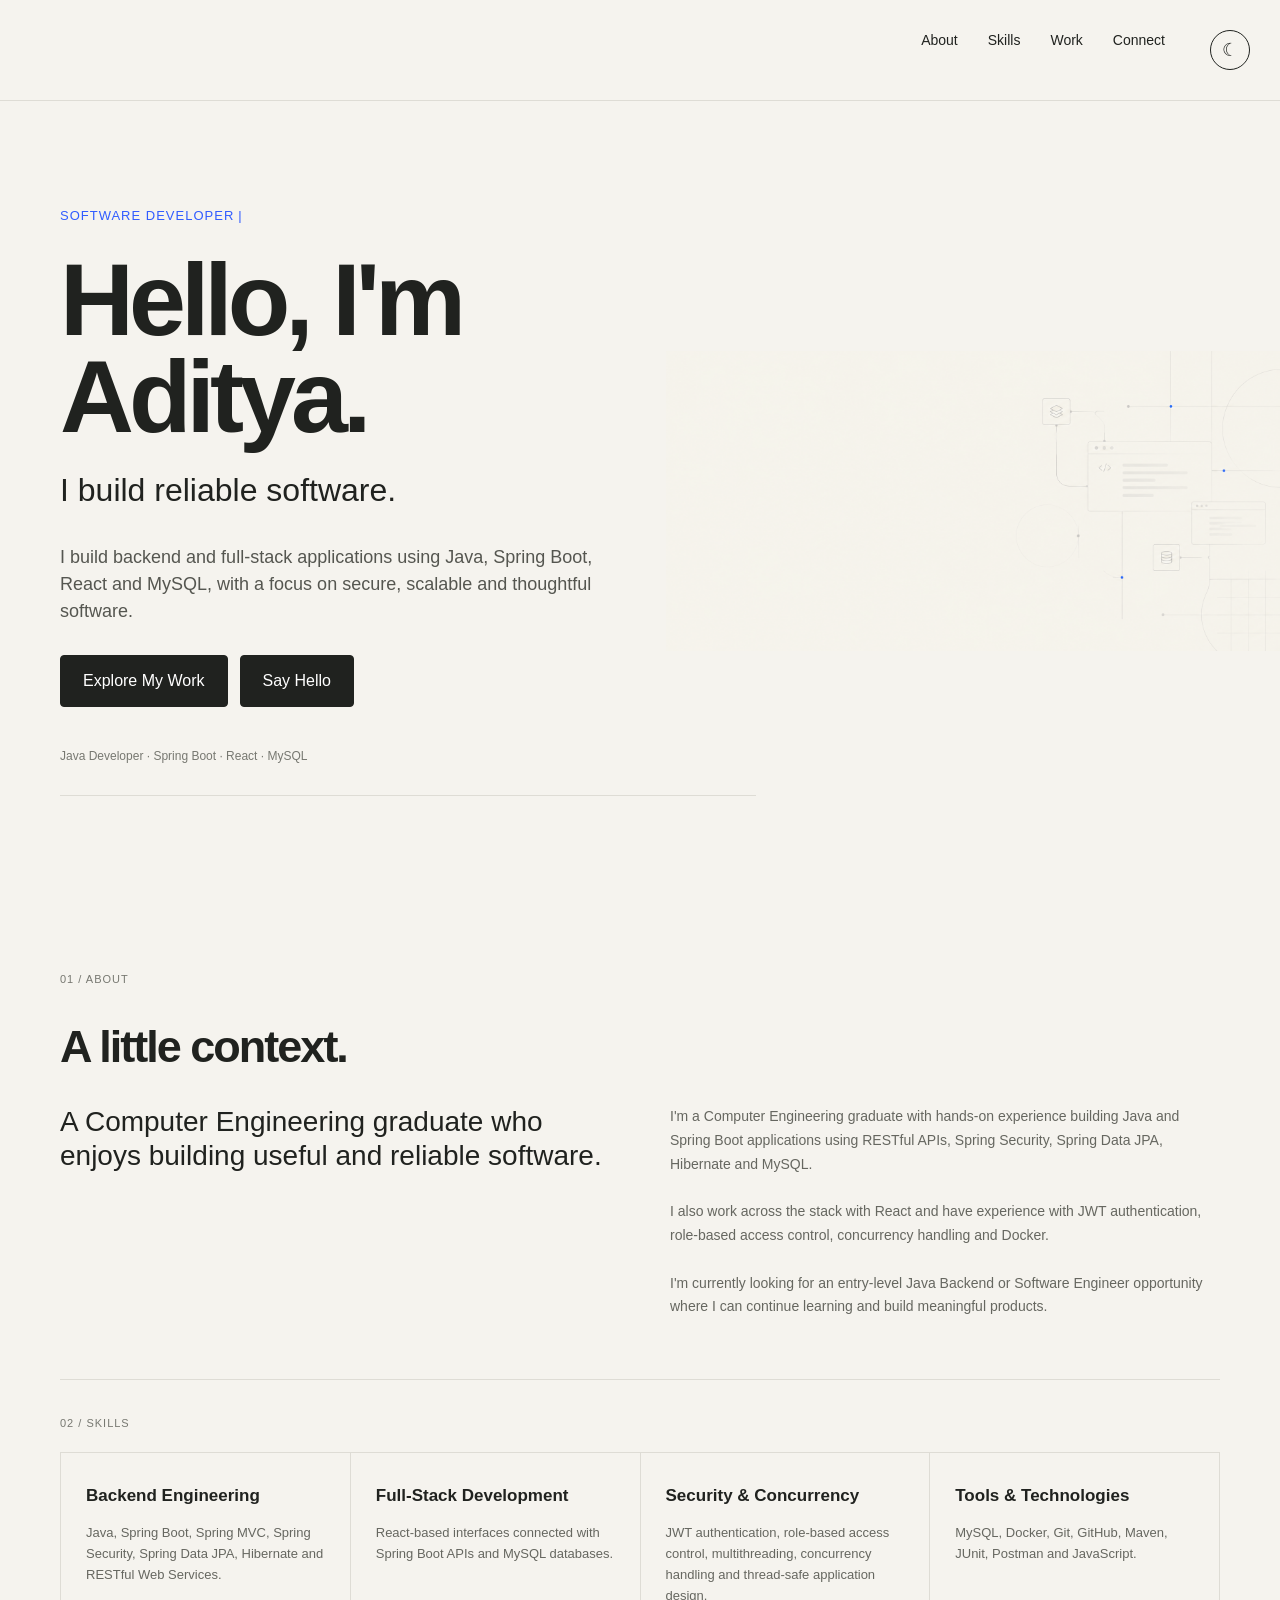
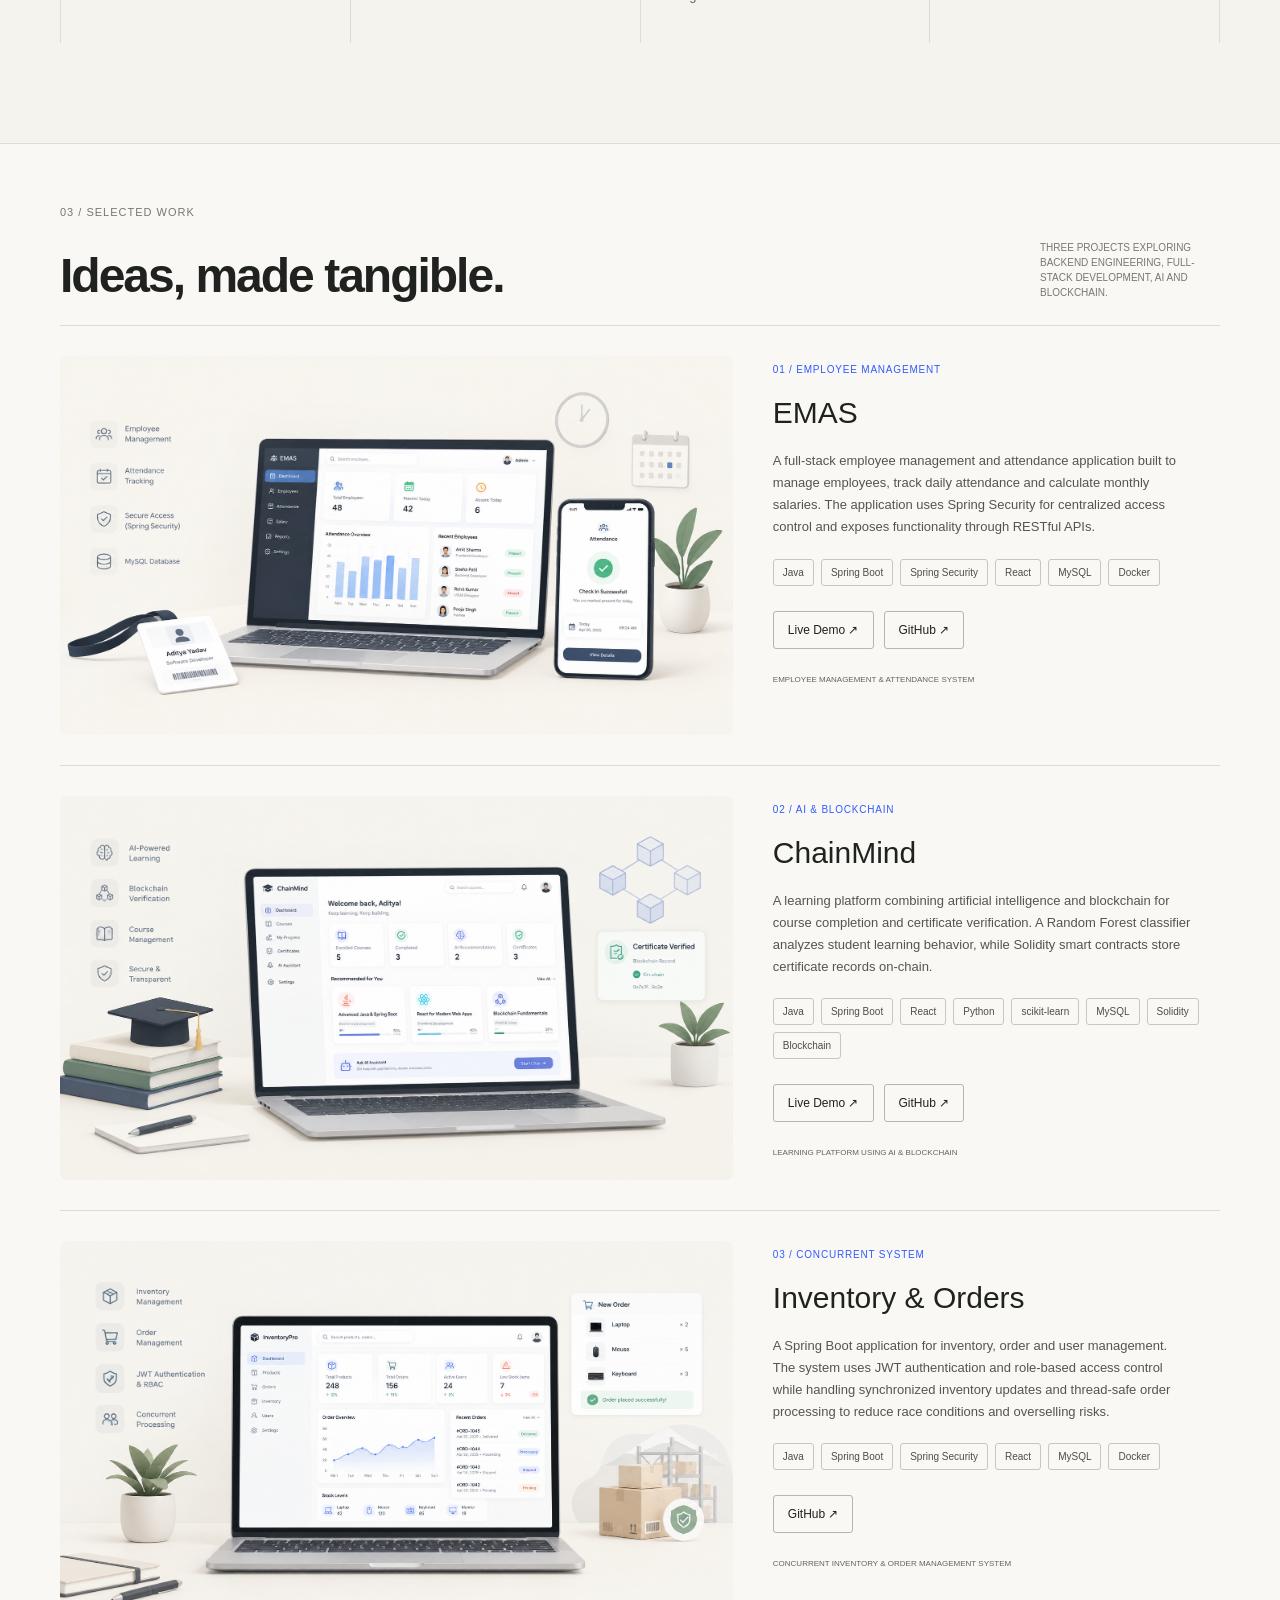
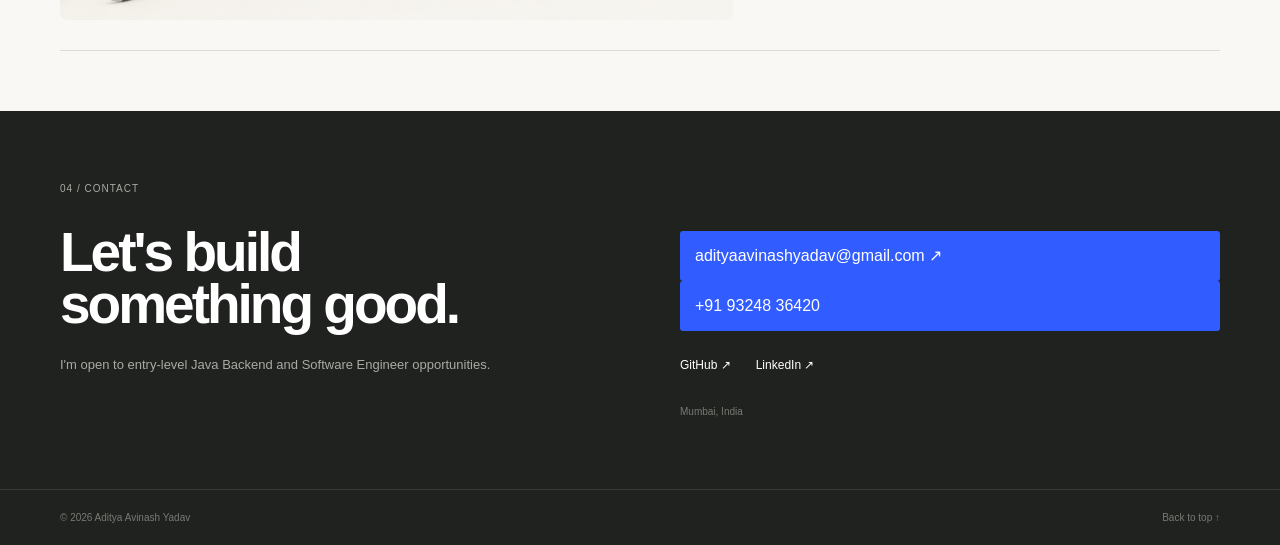
==== index.html @ cce60f7c "vk-portfolio" ====
<!DOCTYPE html>
<html lang="en">

<head>
    <meta charset="UTF-8">
    <meta name="viewport" content="width=device-width, initial-scale=1.0">

    <title>Aditya Avinash Yadav | Java Developer</title>

    <link rel="stylesheet" href="style.css">
</head>

<body>


<!-- =========================
     NAVBAR
========================= -->

<section class="navbar">

    <nav data-target="about">About</nav>

    <nav data-target="skills">Skills</nav>

    <nav data-target="work">Work</nav>

    <nav data-target="contact">Connect</nav>

    <button id="theme-toggle" aria-label="Toggle dark mode">
        ☾
    </button>

</section>


<!-- =========================
     HERO
========================= -->

<section class="hero">

    <div class="hero-content">

        <p class="role">
            Java Developer
        </p>

        <section class="hero-text">

            <h1>
                Hello, I'm Aditya.
            </h1>

            <h2>
                I build reliable software.
            </h2>

        </section>

        <p class="description">
            I build backend and full-stack applications using Java,
            Spring Boot, React and MySQL, with a focus on secure,
            scalable and thoughtful software.
        </p>

        <section class="buttons">

            <button onclick="document.getElementById('work').scrollIntoView({ behavior: 'smooth' })">
                Explore My Work
            </button>

            <button onclick="document.getElementById('contact').scrollIntoView({ behavior: 'smooth' })">
                Say Hello
            </button>

        </section>

        <p class="bottom-text">
            Java Developer · Spring Boot · React · MySQL
        </p>

    </div>

</section>


<!-- =========================
     ABOUT
========================= -->

<section class="about" id="about">

    <p>
        01 / ABOUT
    </p>

    <div class="headline">

        <h2>
            A little context.
        </h2>

    </div>


    <div class="about-info">

        <h3>
            A Computer Engineering graduate who enjoys
            building useful and reliable software.
        </h3>

        <p>

            I'm a Computer Engineering graduate with hands-on
            experience building Java and Spring Boot applications
            using RESTful APIs, Spring Security, Spring Data JPA,
            Hibernate and MySQL.

            <br><br>

            I also work across the stack with React and have
            experience with JWT authentication, role-based access
            control, concurrency handling and Docker.

            <br><br>

            I'm currently looking for an entry-level Java Backend
            or Software Engineer opportunity where I can continue
            learning and build meaningful products.

        </p>

    </div>

</section>


<!-- =========================
     SKILLS
========================= -->

<section class="skills" id="skills">

    <p>
        02 / SKILLS
    </p>


    <div class="skill-container">


        <div class="skill">

            <h3>
                Backend Engineering
            </h3>

            <p>
                Java, Spring Boot, Spring MVC, Spring Security,
                Spring Data JPA, Hibernate and RESTful Web Services.
            </p>

        </div>


        <div class="skill">

            <h3>
                Full-Stack Development
            </h3>

            <p>
                React-based interfaces connected with
                Spring Boot APIs and MySQL databases.
            </p>

        </div>


        <div class="skill">

            <h3>
                Security & Concurrency
            </h3>

            <p>
                JWT authentication, role-based access control,
                multithreading, concurrency handling and
                thread-safe application design.
            </p>

        </div>


        <div class="skill">

            <h3>
                Tools & Technologies
            </h3>

            <p>
                MySQL, Docker, Git, GitHub, Maven, JUnit,
                Postman and JavaScript.
            </p>

        </div>


    </div>

</section>


<!-- =========================
     SELECTED WORK
========================= -->

<section class="work" id="work">

    <p>
        03 / SELECTED WORK
    </p>


    <div class="work-heading">

        <h2>
            Ideas, made tangible.
        </h2>

        <p>
            Three projects exploring backend engineering,
            full-stack development, AI and blockchain.
        </p>

    </div>


    <!-- PROJECT 1 -->

    <article class="project">

        <div class="project-image">

            <img
                src="images/emas.png"
                alt="Employee Management and Attendance System"
            >

        </div>


        <div class="project-info">

            <p>
                01 / EMPLOYEE MANAGEMENT
            </p>

            <h2>
                EMAS
            </h2>

            <p>

                A full-stack employee management and attendance
                application built to manage employees, track
                daily attendance and calculate monthly salaries.

                The application uses Spring Security for
                centralized access control and exposes
                functionality through RESTful APIs.

            </p>


            <div class="technologies">

                <span>Java</span>

                <span>Spring Boot</span>

                <span>Spring Security</span>

                <span>React</span>

                <span>MySQL</span>

                <span>Docker</span>

            </div>


            <div class="project-buttons">

                <button>
                    Live Demo ↗
                </button>

                <button>
                    GitHub ↗
                </button>

            </div>


            <small>

                EMPLOYEE MANAGEMENT & ATTENDANCE SYSTEM

            </small>

        </div>

    </article>


    <!-- PROJECT 2 -->

    <article class="project">

        <div class="project-image">

            <img
                src="images/chainmind.png"
                alt="ChainMind Learning Platform"
            >

        </div>


        <div class="project-info">

            <p>
                02 / AI & BLOCKCHAIN
            </p>

            <h2>
                ChainMind
            </h2>

            <p>

                A learning platform combining artificial
                intelligence and blockchain for course completion
                and certificate verification.

                A Random Forest classifier analyzes student
                learning behavior, while Solidity smart contracts
                store certificate records on-chain.

            </p>


            <div class="technologies">

                <span>Java</span>

                <span>Spring Boot</span>

                <span>React</span>

                <span>Python</span>

                <span>scikit-learn</span>

                <span>MySQL</span>

                <span>Solidity</span>

                <span>Blockchain</span>

            </div>


            <div class="project-buttons">

                <button>
                    Live Demo ↗
                </button>

                <button>
                    GitHub ↗
                </button>

            </div>


            <small>

                LEARNING PLATFORM USING AI & BLOCKCHAIN

            </small>

        </div>

    </article>


    <!-- PROJECT 3 -->

    <article class="project">

        <div class="project-image">

            <img
                src="images/inventory.png"
                alt="Concurrent Inventory and Order Management System"
            >

        </div>


        <div class="project-info">

            <p>
                03 / CONCURRENT SYSTEM
            </p>

            <h2>
                Inventory & Orders
            </h2>

            <p>

                A Spring Boot application for inventory,
                order and user management.

                The system uses JWT authentication and
                role-based access control while handling
                synchronized inventory updates and
                thread-safe order processing to reduce
                race conditions and overselling risks.

            </p>


            <div class="technologies">

                <span>Java</span>

                <span>Spring Boot</span>

                <span>Spring Security</span>

                <span>React</span>

                <span>MySQL</span>

                <span>Docker</span>

            </div>


            <div class="project-buttons">

                <button>
                    GitHub ↗
                </button>

            </div>


            <small>

                CONCURRENT INVENTORY & ORDER MANAGEMENT SYSTEM

            </small>

        </div>

    </article>


</section>

<!-- =========================
     CONTACT
========================= -->

<section class="contact" id="contact">

    <p>
        04 / CONTACT
    </p>


    <div class="contact-content">


        <div>

            <h2>
                Let's build<br>
                something good.
            </h2>

            <p>
                I'm open to entry-level Java Backend and
                Software Engineer opportunities.
            </p>

        </div>


        <div class="contact-links">

            <a href="mailto:adityaavinashyadav@gmail.com">
                adityaavinashyadav@gmail.com ↗
            </a>


            <a href="tel:+919324836420">
                +91 93248 36420
            </a>


            <div class="social-links">

                <a href="#" target="_blank">
                    GitHub ↗
                </a>

                <a href="#" target="_blank">
                    LinkedIn ↗
                </a>

            </div>


            <p>
                Mumbai, India
            </p>

        </div>

    </div>

</section>


<!-- =========================
     FOOTER
========================= -->

<footer id="back-to-top">

    <p>
        © 2026 Aditya Avinash Yadav
    </p>

    <a href="#">
        Back to top ↑
    </a>

</footer>


<script src="script.js"></script>

</body>

</html>
---- style.css ----
/* =========================
   GENERAL
========================= */

* {
    margin: 0;
    padding: 0;
    box-sizing: border-box;
}

html {
    scroll-behavior: smooth;
}

body {
    min-height: 100vh;
    font-family: Arial, Helvetica, sans-serif;
    background: #f5f3ee;
    color: #20221f;
    line-height: 1.5;
}

img {
    display: block;
    max-width: 100%;
}

button,
a {
    font: inherit;
}


/* =========================
   NAVBAR
========================= */

.navbar {
    display: flex;
    justify-content: flex-end;
    gap: 30px;
    padding: 30px 30px;
    border-bottom: 1px solid #dedcd5;
}

.navbar nav {
    font-size: 14px;
    cursor: pointer;
    transition: 0.3s;
}

.navbar nav:hover {
    color: #315cff;
}


/* =========================
   HERO
========================= */

.hero {
    min-height: calc(100vh - 100px);

    display: flex;
    align-items: center;

    padding: 20px 60px;

    background-color: #f5f3ee;
    background-image: url("images/hero-bg.png");
    background-size: 48% auto;
    background-position: right center;
    background-repeat: no-repeat;
}

.hero-content {
    width: 60%;
}

.role {
    margin: 0 0 25px;
    font-size: 13px;
    color: #315cff;
    text-transform: uppercase;
    letter-spacing: 1px;
}

.hero-text {
    margin: 0;
}

.hero-text h1 {
    font-size: clamp(50px, 8vw, 110px);
    line-height: 0.95;
    letter-spacing: -5px;
    font-weight: 700;
}

.hero-text h2 {
    margin-top: 20px;
    font-size: 32px;
    font-weight: 400;
}

.description {
    margin: 30px 0 0;
    max-width: 550px;
    font-size: 18px;
    color: #555650;
}


/* =========================
   BUTTONS
========================= */

.buttons {
    display: flex;
    gap: 12px;
    margin: 30px 0 0;
}

.buttons button {
    padding: 13px 22px;
    border: 1px solid #20221f;
    border-radius: 4px;
    background: #20221f;
    color: white;
    cursor: pointer;
    transition: 0.3s;
}

.buttons button:hover {
    background: #315cff;
    border-color: #315cff;
    transform: translateY(-2px);
}


/* =========================
   BOTTOM TEXT
========================= */

.bottom-text {
    margin: 40px 0 0;
    padding-bottom: 30px;
    font-size: 12px;
    color: #777871;
    border-bottom: 1px solid #dedcd5;
}


/* =========================
   ABOUT
========================= */

.about {
    margin: 70px 60px 0;
}

.about > p {
    font-size: 11px;
    color: #777871;
    text-transform: uppercase;
    letter-spacing: 1px;
}

.headline {
    margin-top: 25px;
}

.headline h2 {
    font-size: 45px;
    letter-spacing: -2px;
    font-weight: 600;
}

.about-info {
    display: grid;
    grid-template-columns: 1fr 1fr;
    gap: 60px;
    margin-top: 25px;
    padding-bottom: 60px;
    border-bottom: 1px solid #dedcd5;
}

.about-info h3 {
    font-size: 28px;
    line-height: 1.2;
    font-weight: 400;
}

.about-info p {
    max-width: 600px;
    font-size: 14px;
    color: #666760;
    line-height: 1.7;
}


/* =========================
   SKILLS
========================= */

.skills {
    margin: 35px 60px 100px;
}

.skills > p {
    margin-bottom: 20px;
    font-size: 11px;
    color: #777871;
    text-transform: uppercase;
    letter-spacing: 1px;
}

.skill-container {
    display: flex;
    border-top: 1px solid #dedcd5;
}

.skill {
    flex: 1;
    min-height: 190px;
    padding: 30px 25px;
    border-right: 1px solid #dedcd5;
}

.skill:first-child {
    border-left: 1px solid #dedcd5;
}

.skill h3 {
    margin-bottom: 15px;
    font-size: 17px;
    font-weight: 600;
}

.skill p {
    max-width: 250px;
    font-size: 13px;
    color: #666760;
    line-height: 1.6;
}

.skill:hover {
    background: #eeece6;
}


/* =========================
   WORK
========================= */

.work {
    padding: 60px;
    background: #f9f8f4;
    border-top: 1px solid #dedcd5;
}

.work > p {
    font-size: 11px;
    color: #777871;
    text-transform: uppercase;
    letter-spacing: 1px;
}

.work-heading {
    display: flex;
    justify-content: space-between;
    align-items: flex-end;
    margin-top: 20px;
    padding-bottom: 25px;
    border-bottom: 1px solid #dedcd5;
}

.work-heading h2 {
    font-size: 48px;
    line-height: 1;
    letter-spacing: -2px;
}

.work-heading p {
    max-width: 180px;
    font-size: 10px;
    color: #777871;
    text-transform: uppercase;
}


/* =========================
   PROJECT
========================= */

.project {
    display: grid;
    grid-template-columns: 58% 42%;
    gap: 40px;
    padding: 30px 0;
    border-bottom: 1px solid #dedcd5;

    transition:
        transform 0.4s ease,
        box-shadow 0.4s ease;
}

.project-hover {
    transform: translateY(-8px);
}

.project-image {
    overflow: hidden;
    border-radius: 7px;

    transition: transform 0.15s ease;
    transform-style: preserve-3d;
}

.project-image img {
    width: 100%;
    height: 100%;
    object-fit: cover;
    transition: 0.4s;
}

.project-image:hover img {
    transform: scale(1.02);
}

.project-info {
    padding: 5px 20px 20px 0;
}

.project-info > p:first-child {
    margin-bottom: 12px;
    font-size: 10px;
    color: #315cff;
    text-transform: uppercase;
    letter-spacing: 0.8px;
}

.project-info h2 {
    margin-bottom: 15px;
    font-size: 30px;
    font-weight: 500;
    color: #20221f;

    transition: transform 0.4s ease;
}

.project-hover .project-info h2 {
    transform: translateX(8px);
}

.project-info > p {
    max-width: 420px;
    font-size: 13px;
    color: #55554f;
    line-height: 1.7;
}


/* =========================
   TECHNOLOGIES
========================= */

.technologies {
    display: flex;
    flex-wrap: wrap;
    gap: 7px;
    margin-top: 20px;
}

.technologies span {
    padding: 5px 9px;
    border: 1px solid #c9c6be;
    border-radius: 3px;
    font-size: 10px;
    color: #4f4d47;
}


/* =========================
   PROJECT BUTTONS
========================= */

.project-buttons {
    display: flex;
    gap: 10px;
    margin-top: 25px;
}

.project-buttons button {
    padding: 9px 14px;
    border: 1px solid #b8b5ad;
    border-radius: 3px;
    background: transparent;
    color: #20221f;
    cursor: pointer;
    transition: 0.3s;
    font-size: 12px;
}

.project-buttons button:hover {
    background: #20221f;
    color: white;
}

.project-info small {
    display: block;
    margin-top: 25px;
    font-size: 8px;
    color: #66635c;
    line-height: 1.6;
}


/* =========================
   CONTACT
========================= */

.contact {
    padding: 70px 60px;
    background: #20221f;
    color: white;
}

.contact > p {
    font-size: 10px;
    color: #a8aaa3;
    text-transform: uppercase;
    letter-spacing: 1px;
}

.contact-content {
    display: grid;
    grid-template-columns: 1fr 1fr;
    gap: 80px;
    margin-top: 30px;
}

.contact-content h2 {
    font-size: 55px;
    line-height: 0.95;
    letter-spacing: -3px;
}

.contact-content > div:first-child p {
    margin-top: 25px;
    color: #a8aaa3;
    font-size: 13px;
}

.contact-links {
    padding-top: 5px;
}

.contact-links > a {
    display: block;
    padding: 13px 15px;
    background: #315cff;
    color: white;
    text-decoration: none;
    border-radius: 3px;
}

.social-links {
    display: flex;
    gap: 25px;
    margin-top: 25px;
}

.social-links a {
    color: white;
    text-decoration: none;
    font-size: 12px;
}

.contact-links > p {
    margin-top: 30px;
    color: #777a73;
    font-size: 10px;
}


/* =========================
   FOOTER
========================= */

footer {
    display: flex;
    justify-content: space-between;
    padding: 20px 60px;
    background: #20221f;
    color: #777a73;
    border-top: 1px solid #383a36;
    font-size: 10px;
}

footer a {
    color: #777a73;
    text-decoration: none;
}

footer a:hover {
    color: white;
}


/* =========================
   TABLET
   769px - 1024px
========================= */

@media (max-width: 1024px) {

    .navbar {
        padding: 25px 40px;
    }

    .hero {
        min-height: calc(100vh - 90px);
        padding: 60px 40px;
        background-size: 45% auto;
        background-position: right center;
    }

    .hero-content {
        width: 65%;
    }

    .about {
        margin-left: 40px;
        margin-right: 40px;
    }

    .skills {
        margin-left: 40px;
        margin-right: 40px;
    }

    .work {
        padding: 40px;
    }

    .contact {
        padding: 60px 40px;
    }

    footer {
        padding-left: 40px;
        padding-right: 40px;
    }
}


/* =========================
   MOBILE
   768px AND BELOW
========================= */

@media (max-width: 768px) {

    .navbar {
        justify-content: center;
        flex-wrap: wrap;
        gap: 18px;
        padding: 20px;
    }


    /* HERO */

    .hero {
        min-height: auto;
        padding: 80px 25px 100px;

        background-size: 65% auto;
        background-position: right bottom;
    }

    .hero-content {
        width: 100%;
    }

    .role {
        margin: 0 0 25px;
    }

    .hero-text {
        margin: 0;
    }

    .hero-text h1 {
        font-size: 48px;
        letter-spacing: -2px;
    }

    .hero-text h2 {
        font-size: 25px;
    }

    .description {
        margin: 30px 0 0;
        font-size: 16px;
    }

    .buttons {
        margin: 30px 0 0;
        flex-direction: column;
    }

    .buttons button {
        width: 100%;
    }

    .bottom-text {
        margin: 40px 0 0;
    }


    /* ABOUT */

    .about {
        margin: 80px 25px 0;
    }

    .headline h2 {
        font-size: 38px;
    }

    .about-info {
        grid-template-columns: 1fr;
        gap: 25px;
    }


    /* SKILLS */

    .skills {
        margin: 30px 25px 80px;
    }

    .skill-container {
        flex-direction: column;
    }

    .skill {
        border-right: 1px solid #dedcd5;
        border-bottom: 1px solid #dedcd5;
    }

    .skill:first-child {
        border-left: 1px solid #dedcd5;
    }


    /* WORK */

    .work {
        padding: 40px 25px;
    }

    .work-heading {
        display: block;
    }

    .work-heading h2 {
        font-size: 40px;
    }

    .work-heading p {
        margin-top: 20px;
    }

    .project {
        grid-template-columns: 1fr;
        gap: 25px;
    }

    .project-info {
        padding-right: 0;
    }


    /* CONTACT */

    .contact {
        padding: 60px 25px;
    }

    .contact-content {
        grid-template-columns: 1fr;
        gap: 40px;
    }

    .contact-content h2 {
        font-size: 48px;
    }

    footer {
        padding: 20px 25px;
    }
}


/* =========================
   SMALL MOBILE
   480px AND BELOW
========================= */

@media (max-width: 480px) {

    .navbar {
        gap: 12px;
        padding: 18px 15px;
    }

    .navbar nav {
        font-size: 12px;
    }


    /* HERO */

    .hero {
        padding: 60px 20px 100px;

        background-size: 80% auto;
        background-position: right bottom;
    }

    .hero-content {
        width: 100%;
    }

    .role {
        margin-bottom: 20px;
    }

    .hero-text h1 {
        font-size: 38px;
        letter-spacing: -1.5px;
    }

    .hero-text h2 {
        font-size: 21px;
    }

    .description {
        font-size: 15px;
    }


    /* ABOUT */

    .headline h2 {
        font-size: 32px;
    }

    .about {
        margin-left: 20px;
        margin-right: 20px;
    }


    /* SKILLS */

    .skills {
        margin-left: 20px;
        margin-right: 20px;
    }


    /* WORK */

    .work {
        padding-left: 20px;
        padding-right: 20px;
    }

    .work-heading h2 {
        font-size: 34px;
    }


    /* CONTACT */

    .contact {
        padding-left: 20px;
        padding-right: 20px;
    }

    .contact-content h2 {
        font-size: 40px;
    }


    /* FOOTER */

    footer {
        padding-left: 20px;
        padding-right: 20px;
    }
}


/* =====================================
   THEME TOGGLE BUTTON
===================================== */

#theme-toggle {
    border: 1px solid currentColor;
    background: transparent;
    color: inherit;
    width: 40px;
    height: 40px;
    border-radius: 50%;
    cursor: pointer;
    font-size: 18px;
    margin-left: 15px;
    transition: all 0.3s ease;
}

#theme-toggle:hover {
    transform: rotate(20deg) scale(1.1);
}


/* =====================================
   TYPING EFFECT
===================================== */

.role.typing::after {
    content: "|";
    margin-left: 4px;
    animation: blink 0.8s infinite;
}

@keyframes blink {

    0%,
    50% {
        opacity: 1;
    }

    51%,
    100% {
        opacity: 0;
    }
}


/* =====================================
   SCROLL REVEAL
===================================== */

.reveal {
    opacity: 0;
    transform: translateY(50px);
    transition:
        opacity 0.8s ease,
        transform 0.8s ease;
}

.reveal.show {
    opacity: 1;
    transform: translateY(0);
}


/* =====================================
   DARK MODE
===================================== */

body.dark-mode {
    background: #1c1b18;
    color: #f5f3ee;
}


/* =========================
   NAVBAR
========================= */

body.dark-mode .navbar {
    background: #1c1b18;
    border-color: #55524c;
}


/* =========================
   HERO
========================= */

body.dark-mode .hero {
    background-color: #1c1b18;
    border-color: #55524c;
}

/* Make the light hero image darker */
body.dark-mode .hero {
    background-blend-mode: multiply;
    background-color: #1c1b18;
}


/* =========================
   ABOUT
========================= */

body.dark-mode .about {
    color: #f5f3ee;
}

body.dark-mode .about-info {
    border-color: #55524c;
}

body.dark-mode .about-info p {
    color: #bdb9b0;
}


/* =========================
   SKILLS
========================= */

body.dark-mode .skills {
    color: #f5f3ee;
}

body.dark-mode .skill-container {
    border-color: #55524c;
}

body.dark-mode .skill {
    border-color: #55524c;
}

body.dark-mode .skill:hover {
    background: #25241f;
}

body.dark-mode .skill p {
    color: #bdb9b0;
}


/* =========================
   WORK / PROJECTS
========================= */

body.dark-mode .work {
    background: #1c1b18;
    color: #f5f3ee;
    border-color: #55524c;
}

body.dark-mode .work-heading {
    border-color: #55524c;
}

body.dark-mode .work-heading p {
    color: #bdb9b0;
}

body.dark-mode .project {
    background: #1c1b18;
    border-color: #55524c;
}

body.dark-mode .project-info h2 {
    color: #f5f3ee;
}

body.dark-mode .project-info > p {
    color: #bdb9b0;
}

body.dark-mode .project-info small {
    color: #99958c;
}


/* =========================
   TECHNOLOGIES
========================= */

body.dark-mode .technologies span {
    color: #bdb9b0;
    border-color: #66635c;
}


/* =========================
   PROJECT BUTTONS
========================= */

body.dark-mode .project-buttons button {
    color: #f5f3ee;
    background: transparent;
    border-color: #66635c;
}

body.dark-mode .project-buttons button:hover {
    background: #f5f3ee;
    color: #20221f;
}


/* =========================
   CONTACT
========================= */

body.dark-mode .contact {
    background: #11110f;
    color: #f5f3ee;
}

body.dark-mode .contact > p {
    color: #a8aaa3;
}

body.dark-mode .contact-content > div:first-child p {
    color: #bdb9b0;
}


/* =========================
   FOOTER
========================= */

body.dark-mode footer {
    background: #11110f;
    color: #99958c;
    border-color: #383a36;
}

body.dark-mode footer a {
    color: #99958c;
}

body.dark-mode footer a:hover {
    color: white;
}


/* =========================
   GENERAL TEXT
========================= */

body.dark-mode .description {
    color: #bdb9b0;
}

body.dark-mode .bottom-text {
    color: #99958c;
    border-color: #55524c;
}


/* =========================
   LINKS
========================= */

body.dark-mode a {
    color: #f5f3ee;
}


/* =========================
   BUTTONS
========================= */

body.dark-mode .buttons button {
    background: #f5f3ee;
    color: #20221f;
    border-color: #f5f3ee;
}

body.dark-mode .buttons button:hover {
    background: #315cff;
    color: white;
    border-color: #315cff;
}


/* =========================
   THEME TOGGLE
========================= */

body.dark-mode #theme-toggle {
    color: #f5f3ee;
    border-color: #777871;
}


/* =========================
   TYPING EFFECT
========================= */

body.dark-mode .role {
    color: #4d73ff;
}


/* =========================
   DARK MODE PROJECT IMAGE
========================= */

body.dark-mode .project-image {
    background: #25241f;
}

/* =====================================
   DARK MODE PROJECT FIX
===================================== */

body.dark-mode .project-info h2 {
    color: #f5f3ee;
}

body.dark-mode .project-info > p {
    color: #bdb9b0;
}

body.dark-mode .project-info small {
    color: #99958c;
}

body.dark-mode .project-buttons button {
    color: #f5f3ee;
    background: transparent;
    border: 1px solid #66635c;
}

body.dark-mode .technologies span {
    color: #bdb9b0;
    border: 1px solid #66635c;
}
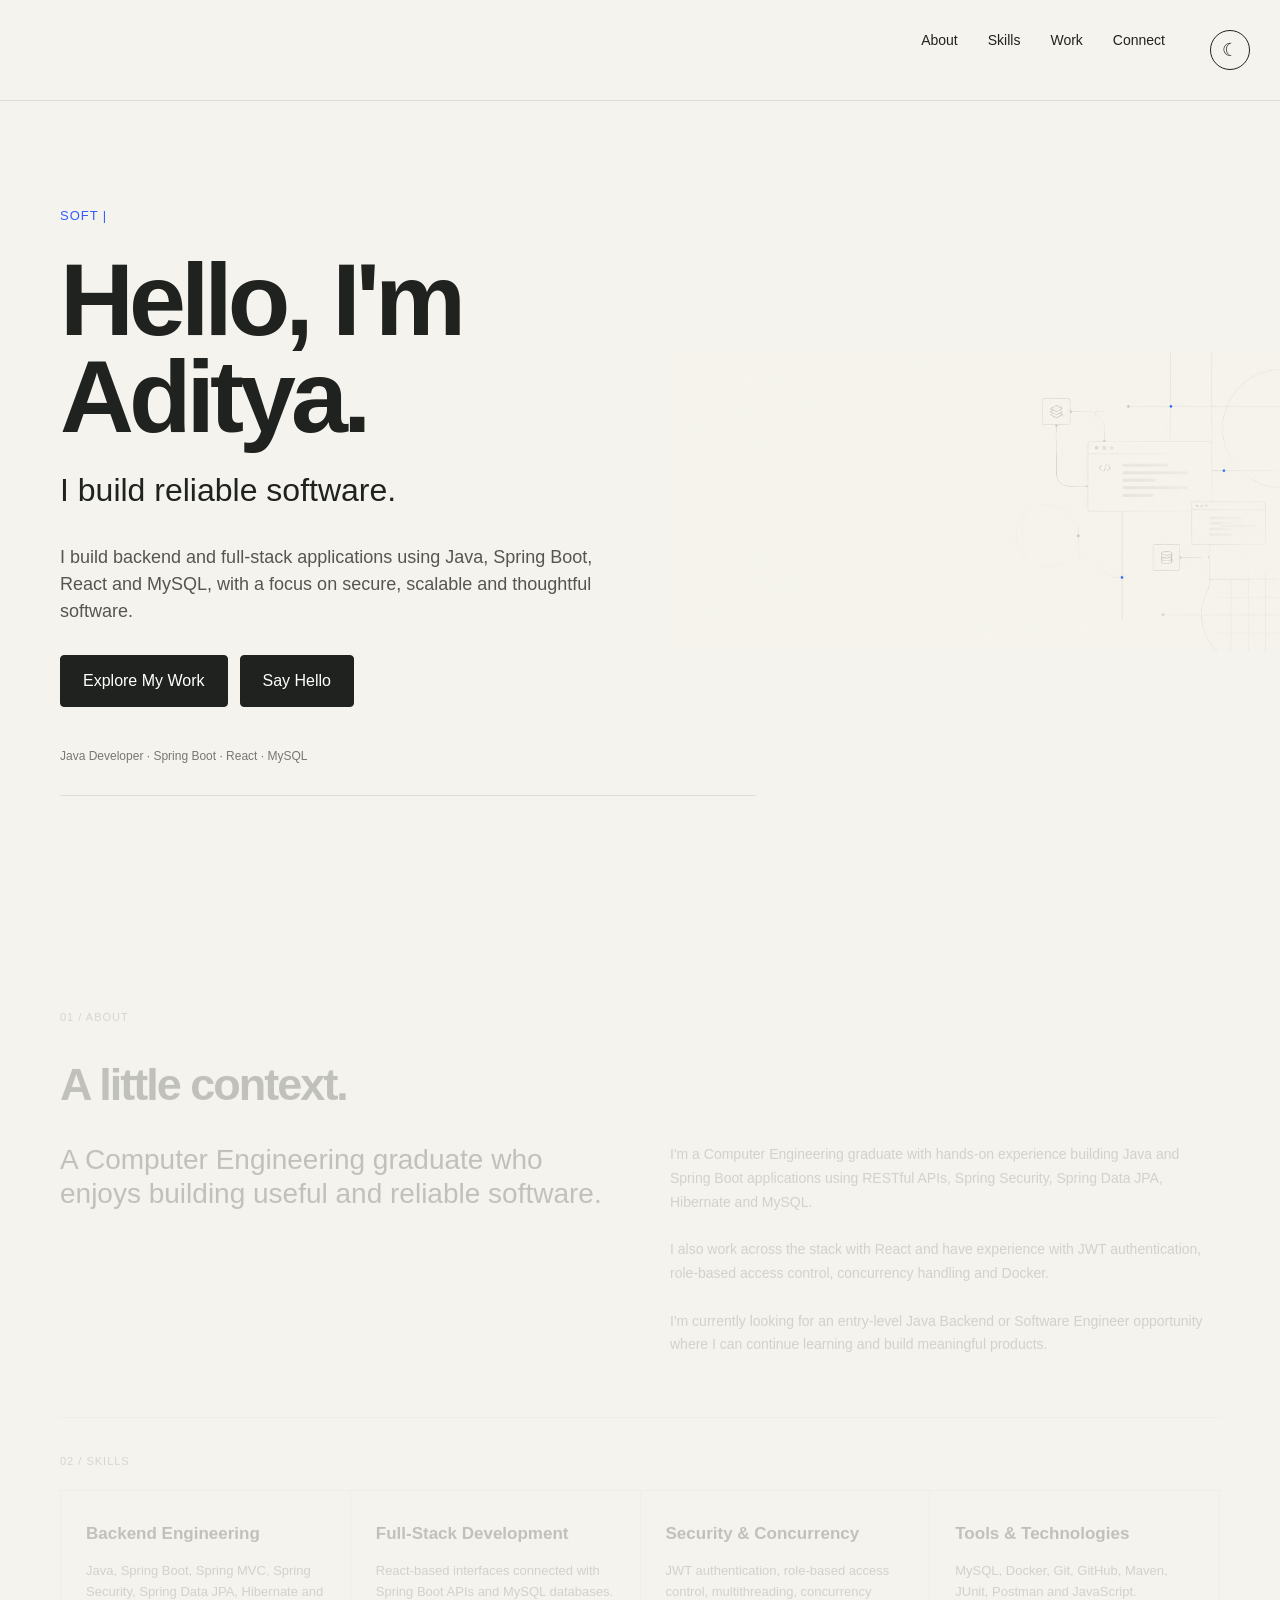
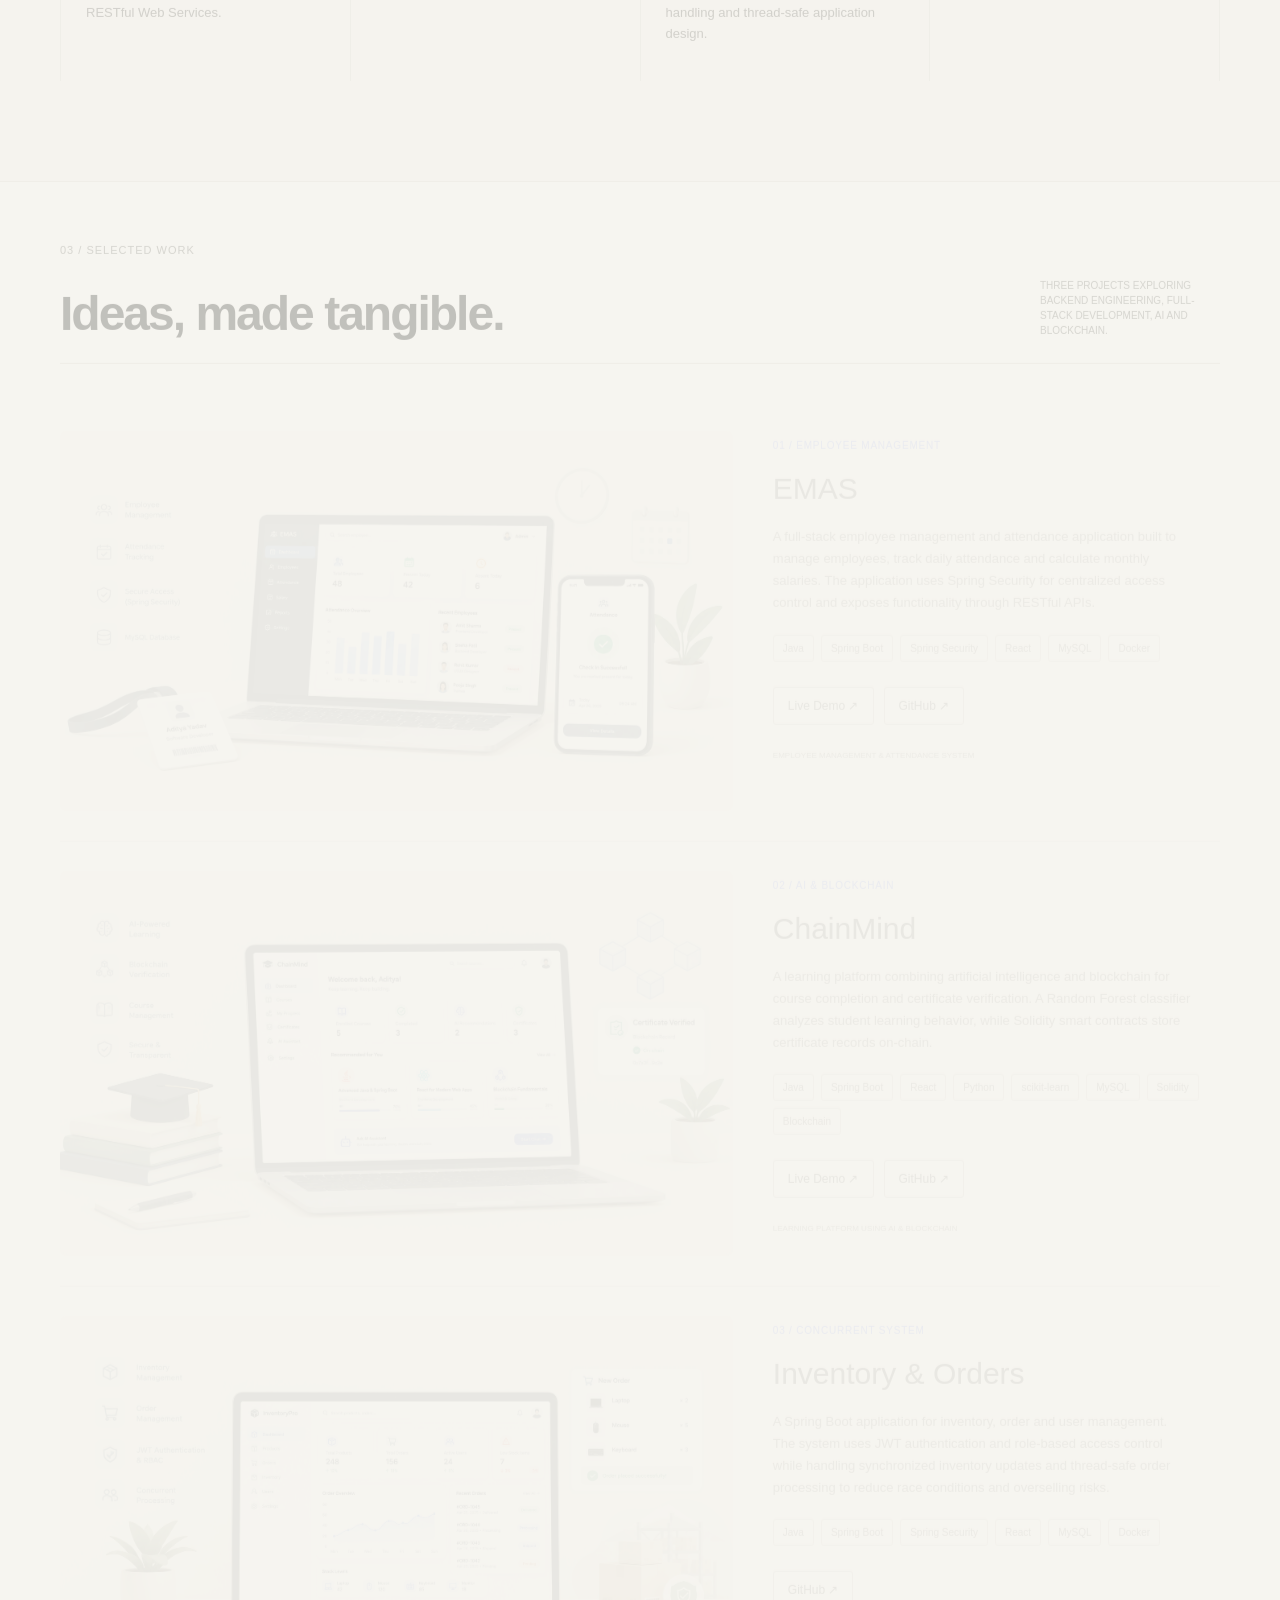
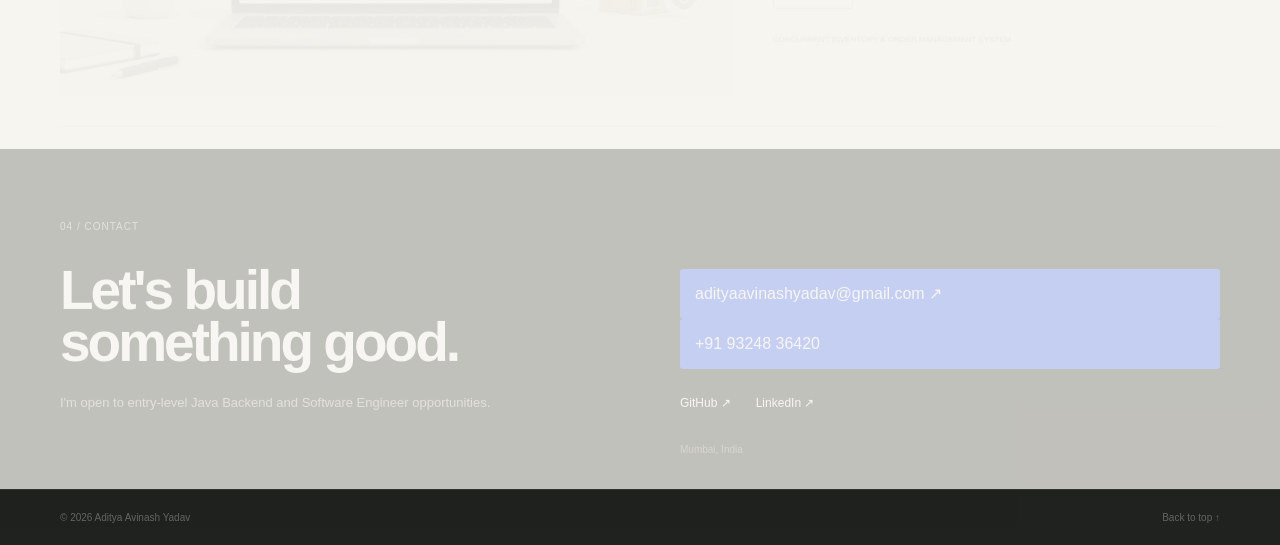
==== commit 3dd840b7: "Add index.html for redirecting to portfolio" ====
--- a/index.html
+++ b/index.html
@@ -1,564 +1,10 @@
 <!DOCTYPE html>
-<html lang="en">
-
+<html>
 <head>
-    <meta charset="UTF-8">
-    <meta name="viewport" content="width=device-width, initial-scale=1.0">
-
-    <title>Aditya Avinash Yadav | Java Developer</title>
-
-    <link rel="stylesheet" href="style.css">
+    <meta http-equiv="refresh" content="0; url=./vk-portfolio1/">
+    <title>Redirecting...</title>
 </head>
-
 <body>
-
-
-<!-- =========================
-     NAVBAR
-========================= -->
-
-<section class="navbar">
-
-    <nav data-target="about">About</nav>
-
-    <nav data-target="skills">Skills</nav>
-
-    <nav data-target="work">Work</nav>
-
-    <nav data-target="contact">Connect</nav>
-
-    <button id="theme-toggle" aria-label="Toggle dark mode">
-        ☾
-    </button>
-
-</section>
-
-
-<!-- =========================
-     HERO
-========================= -->
-
-<section class="hero">
-
-    <div class="hero-content">
-
-        <p class="role">
-            Java Developer
-        </p>
-
-        <section class="hero-text">
-
-            <h1>
-                Hello, I'm Aditya.
-            </h1>
-
-            <h2>
-                I build reliable software.
-            </h2>
-
-        </section>
-
-        <p class="description">
-            I build backend and full-stack applications using Java,
-            Spring Boot, React and MySQL, with a focus on secure,
-            scalable and thoughtful software.
-        </p>
-
-        <section class="buttons">
-
-            <button onclick="document.getElementById('work').scrollIntoView({ behavior: 'smooth' })">
-                Explore My Work
-            </button>
-
-            <button onclick="document.getElementById('contact').scrollIntoView({ behavior: 'smooth' })">
-                Say Hello
-            </button>
-
-        </section>
-
-        <p class="bottom-text">
-            Java Developer · Spring Boot · React · MySQL
-        </p>
-
-    </div>
-
-</section>
-
-
-<!-- =========================
-     ABOUT
-========================= -->
-
-<section class="about" id="about">
-
-    <p>
-        01 / ABOUT
-    </p>
-
-    <div class="headline">
-
-        <h2>
-            A little context.
-        </h2>
-
-    </div>
-
-
-    <div class="about-info">
-
-        <h3>
-            A Computer Engineering graduate who enjoys
-            building useful and reliable software.
-        </h3>
-
-        <p>
-
-            I'm a Computer Engineering graduate with hands-on
-            experience building Java and Spring Boot applications
-            using RESTful APIs, Spring Security, Spring Data JPA,
-            Hibernate and MySQL.
-
-            <br><br>
-
-            I also work across the stack with React and have
-            experience with JWT authentication, role-based access
-            control, concurrency handling and Docker.
-
-            <br><br>
-
-            I'm currently looking for an entry-level Java Backend
-            or Software Engineer opportunity where I can continue
-            learning and build meaningful products.
-
-        </p>
-
-    </div>
-
-</section>
-
-
-<!-- =========================
-     SKILLS
-========================= -->
-
-<section class="skills" id="skills">
-
-    <p>
-        02 / SKILLS
-    </p>
-
-
-    <div class="skill-container">
-
-
-        <div class="skill">
-
-            <h3>
-                Backend Engineering
-            </h3>
-
-            <p>
-                Java, Spring Boot, Spring MVC, Spring Security,
-                Spring Data JPA, Hibernate and RESTful Web Services.
-            </p>
-
-        </div>
-
-
-        <div class="skill">
-
-            <h3>
-                Full-Stack Development
-            </h3>
-
-            <p>
-                React-based interfaces connected with
-                Spring Boot APIs and MySQL databases.
-            </p>
-
-        </div>
-
-
-        <div class="skill">
-
-            <h3>
-                Security & Concurrency
-            </h3>
-
-            <p>
-                JWT authentication, role-based access control,
-                multithreading, concurrency handling and
-                thread-safe application design.
-            </p>
-
-        </div>
-
-
-        <div class="skill">
-
-            <h3>
-                Tools & Technologies
-            </h3>
-
-            <p>
-                MySQL, Docker, Git, GitHub, Maven, JUnit,
-                Postman and JavaScript.
-            </p>
-
-        </div>
-
-
-    </div>
-
-</section>
-
-
-<!-- =========================
-     SELECTED WORK
-========================= -->
-
-<section class="work" id="work">
-
-    <p>
-        03 / SELECTED WORK
-    </p>
-
-
-    <div class="work-heading">
-
-        <h2>
-            Ideas, made tangible.
-        </h2>
-
-        <p>
-            Three projects exploring backend engineering,
-            full-stack development, AI and blockchain.
-        </p>
-
-    </div>
-
-
-    <!-- PROJECT 1 -->
-
-    <article class="project">
-
-        <div class="project-image">
-
-            <img
-                src="images/emas.png"
-                alt="Employee Management and Attendance System"
-            >
-
-        </div>
-
-
-        <div class="project-info">
-
-            <p>
-                01 / EMPLOYEE MANAGEMENT
-            </p>
-
-            <h2>
-                EMAS
-            </h2>
-
-            <p>
-
-                A full-stack employee management and attendance
-                application built to manage employees, track
-                daily attendance and calculate monthly salaries.
-
-                The application uses Spring Security for
-                centralized access control and exposes
-                functionality through RESTful APIs.
-
-            </p>
-
-
-            <div class="technologies">
-
-                <span>Java</span>
-
-                <span>Spring Boot</span>
-
-                <span>Spring Security</span>
-
-                <span>React</span>
-
-                <span>MySQL</span>
-
-                <span>Docker</span>
-
-            </div>
-
-
-            <div class="project-buttons">
-
-                <button>
-                    Live Demo ↗
-                </button>
-
-                <button>
-                    GitHub ↗
-                </button>
-
-            </div>
-
-
-            <small>
-
-                EMPLOYEE MANAGEMENT & ATTENDANCE SYSTEM
-
-            </small>
-
-        </div>
-
-    </article>
-
-
-    <!-- PROJECT 2 -->
-
-    <article class="project">
-
-        <div class="project-image">
-
-            <img
-                src="images/chainmind.png"
-                alt="ChainMind Learning Platform"
-            >
-
-        </div>
-
-
-        <div class="project-info">
-
-            <p>
-                02 / AI & BLOCKCHAIN
-            </p>
-
-            <h2>
-                ChainMind
-            </h2>
-
-            <p>
-
-                A learning platform combining artificial
-                intelligence and blockchain for course completion
-                and certificate verification.
-
-                A Random Forest classifier analyzes student
-                learning behavior, while Solidity smart contracts
-                store certificate records on-chain.
-
-            </p>
-
-
-            <div class="technologies">
-
-                <span>Java</span>
-
-                <span>Spring Boot</span>
-
-                <span>React</span>
-
-                <span>Python</span>
-
-                <span>scikit-learn</span>
-
-                <span>MySQL</span>
-
-                <span>Solidity</span>
-
-                <span>Blockchain</span>
-
-            </div>
-
-
-            <div class="project-buttons">
-
-                <button>
-                    Live Demo ↗
-                </button>
-
-                <button>
-                    GitHub ↗
-                </button>
-
-            </div>
-
-
-            <small>
-
-                LEARNING PLATFORM USING AI & BLOCKCHAIN
-
-            </small>
-
-        </div>
-
-    </article>
-
-
-    <!-- PROJECT 3 -->
-
-    <article class="project">
-
-        <div class="project-image">
-
-            <img
-                src="images/inventory.png"
-                alt="Concurrent Inventory and Order Management System"
-            >
-
-        </div>
-
-
-        <div class="project-info">
-
-            <p>
-                03 / CONCURRENT SYSTEM
-            </p>
-
-            <h2>
-                Inventory & Orders
-            </h2>
-
-            <p>
-
-                A Spring Boot application for inventory,
-                order and user management.
-
-                The system uses JWT authentication and
-                role-based access control while handling
-                synchronized inventory updates and
-                thread-safe order processing to reduce
-                race conditions and overselling risks.
-
-            </p>
-
-
-            <div class="technologies">
-
-                <span>Java</span>
-
-                <span>Spring Boot</span>
-
-                <span>Spring Security</span>
-
-                <span>React</span>
-
-                <span>MySQL</span>
-
-                <span>Docker</span>
-
-            </div>
-
-
-            <div class="project-buttons">
-
-                <button>
-                    GitHub ↗
-                </button>
-
-            </div>
-
-
-            <small>
-
-                CONCURRENT INVENTORY & ORDER MANAGEMENT SYSTEM
-
-            </small>
-
-        </div>
-
-    </article>
-
-
-</section>
-
-<!-- =========================
-     CONTACT
-========================= -->
-
-<section class="contact" id="contact">
-
-    <p>
-        04 / CONTACT
-    </p>
-
-
-    <div class="contact-content">
-
-
-        <div>
-
-            <h2>
-                Let's build<br>
-                something good.
-            </h2>
-
-            <p>
-                I'm open to entry-level Java Backend and
-                Software Engineer opportunities.
-            </p>
-
-        </div>
-
-
-        <div class="contact-links">
-
-            <a href="mailto:adityaavinashyadav@gmail.com">
-                adityaavinashyadav@gmail.com ↗
-            </a>
-
-
-            <a href="tel:+919324836420">
-                +91 93248 36420
-            </a>
-
-
-            <div class="social-links">
-
-                <a href="#" target="_blank">
-                    GitHub ↗
-                </a>
-
-                <a href="#" target="_blank">
-                    LinkedIn ↗
-                </a>
-
-            </div>
-
-
-            <p>
-                Mumbai, India
-            </p>
-
-        </div>
-
-    </div>
-
-</section>
-
-
-<!-- =========================
-     FOOTER
-========================= -->
-
-<footer id="back-to-top">
-
-    <p>
-        © 2026 Aditya Avinash Yadav
-    </p>
-
-    <a href="#">
-        Back to top ↑
-    </a>
-
-</footer>
-
-
-<script src="script.js"></script>
-
+    <p>Redirecting to portfolio... If it doesn't load, <a href="./vk-portfolio1/">click here</a>.</p>
 </body>
-
-</html>+</html>
